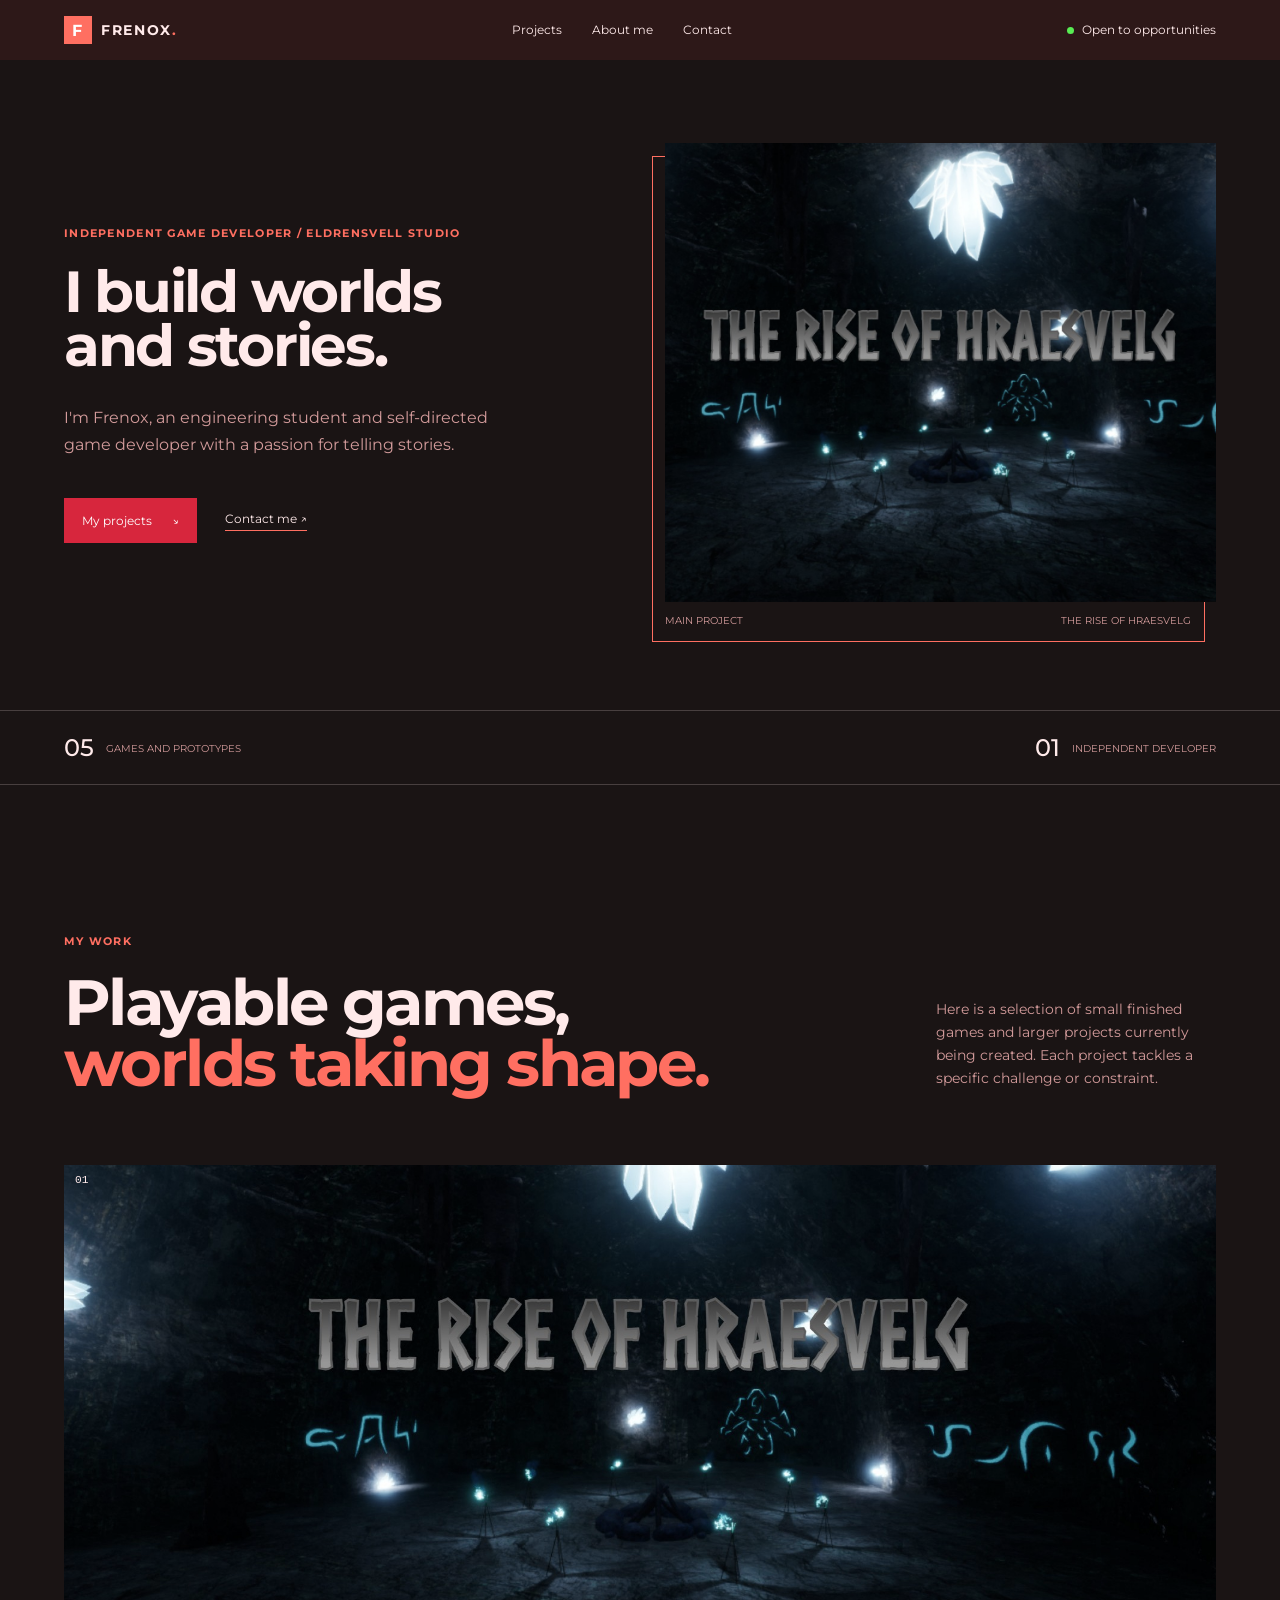
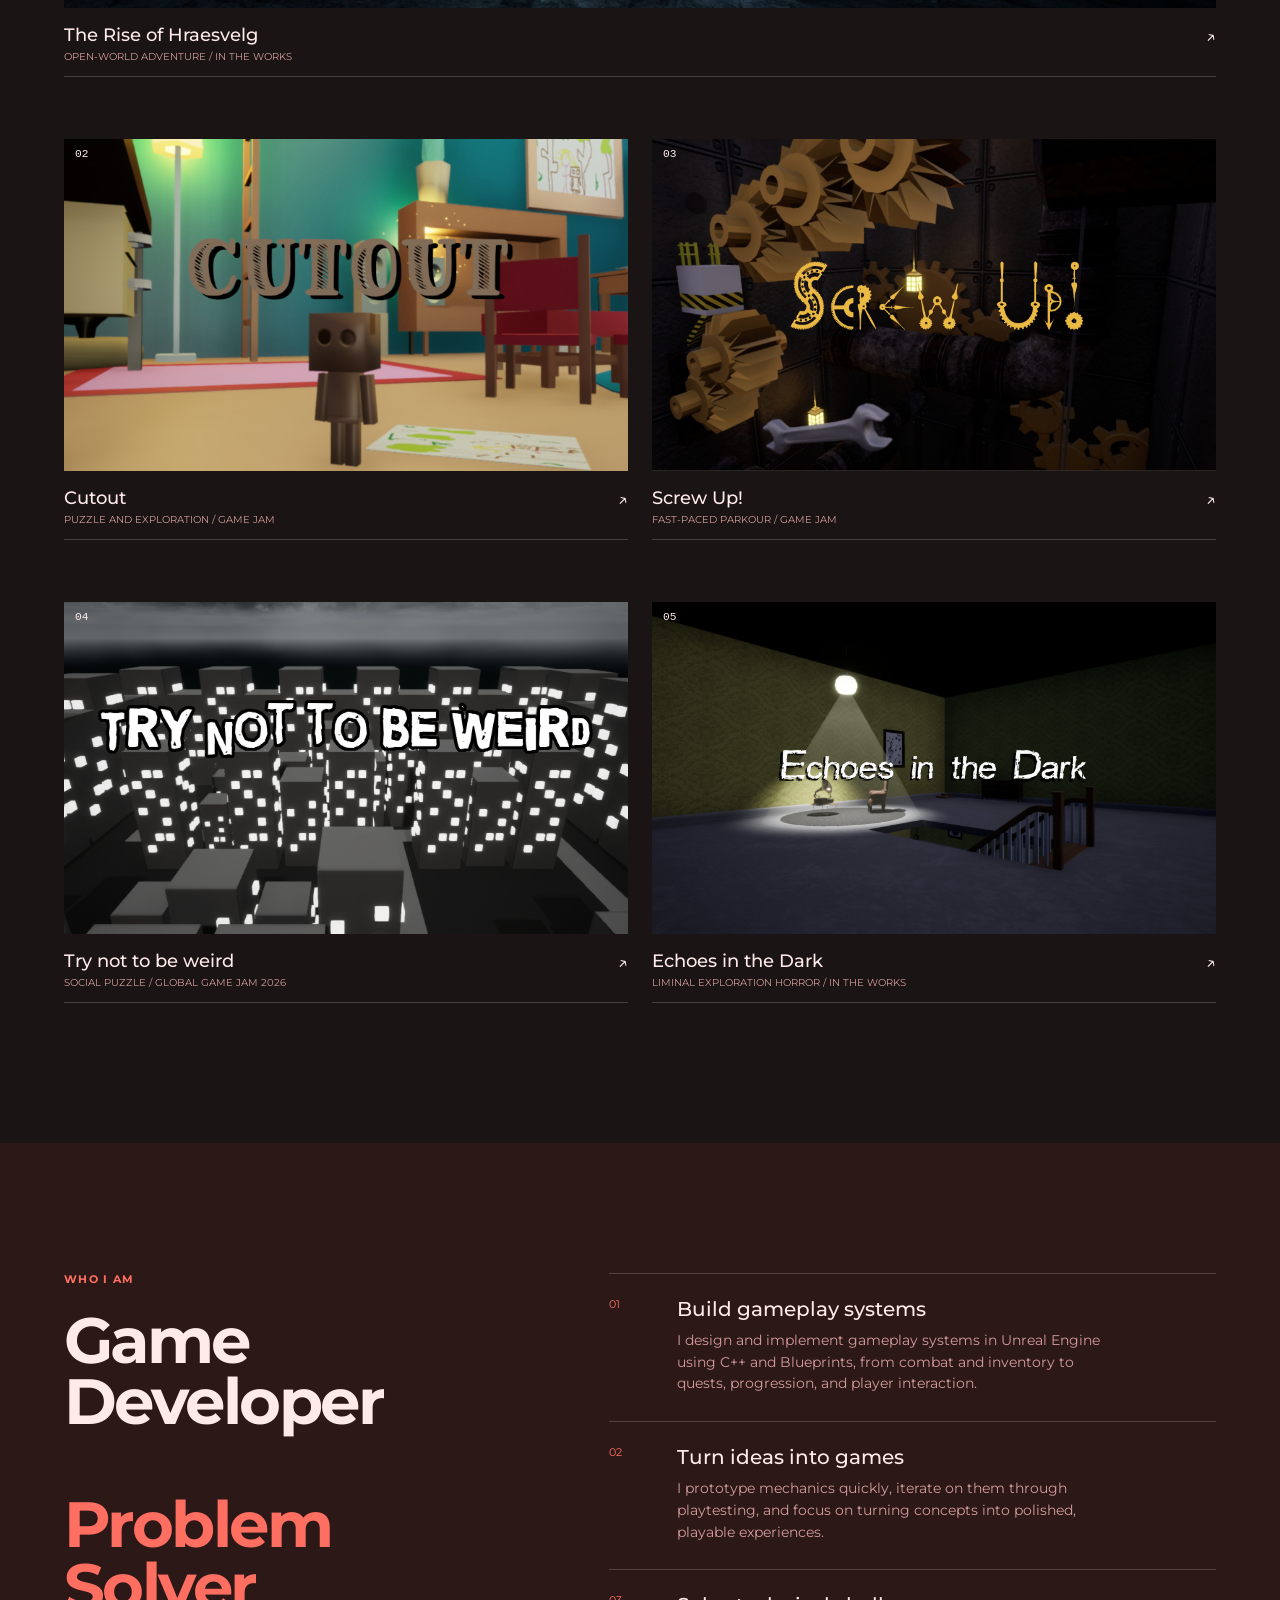
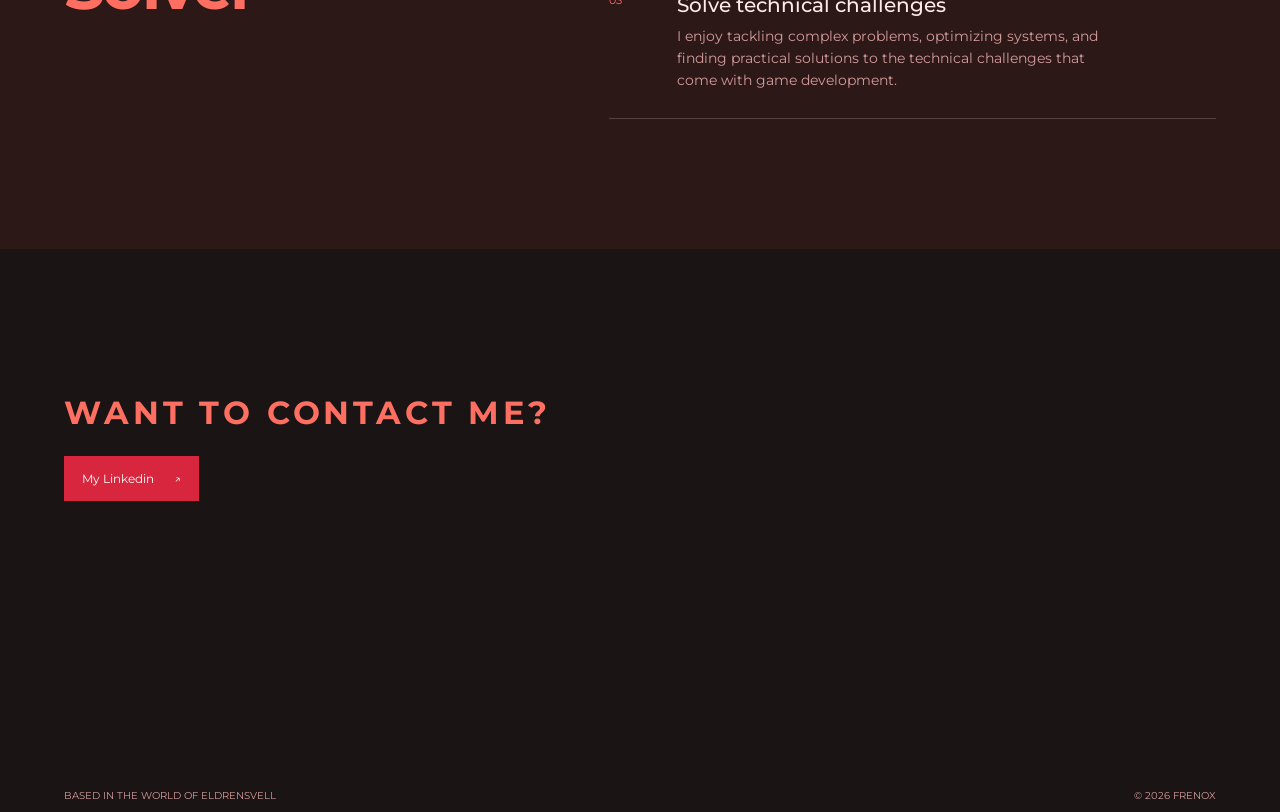
==== index.html @ 1bafee7d "v1" ====
<!DOCTYPE html>
<html lang="en">
<head>
    <meta charset="UTF-8">
    <meta name="viewport" content="width=device-width,initial-scale=1.0">
    <title>Frenox | Game Developer Portfolio</title>
    <meta http-equiv="refresh" content="0; url=portfolio.html">
    <!-- Favicon -->
	<link href="images/EES-Logo.png" rel="shortcut icon"/>
    <link href="https://fonts.googleapis.com/css?family=Montserrat:700,400&display=swap" rel="stylesheet">
    <link rel="stylesheet" href="css/style.css">
    <link rel="stylesheet" href="css/caroussel.css">
    <link rel="stylesheet" href="css/news.css">
</head>
<body>
    <main style="font-family: sans-serif; padding: 2rem;">
        <p>Opening the portfolio...</p>
        <p><a href="portfolio.html">Continue to Frenox’s portfolio</a></p>
    </main>
</body>
</html>
---- css/style.css ----
body {
    font-family: 'Montserrat', Arial, sans-serif;
    margin: 0;
    background: #1a1414;
    color: #ffeaea;
    overflow-x: hidden;
    padding-top: 60px; /* Added padding to prevent content being hidden under the navbar */
}
header {
    background: #3a1a1a;
    padding: 2rem 0 1rem 0;
    text-align: center;
}
.logo {
    font-size: 2.5rem;
    font-weight: 700;
    letter-spacing: 2px;
    color: #ff6f61;
}
.subtitle {
    font-size: 1.2rem;
    color: #ffb3b3;
    margin-top: 0.5rem;
}
main {
    width: 100%;
    margin: 0;
    padding: 0;
}

h1 {
    font-size: 2.5rem;
    margin-bottom: 0.5rem;
    padding-left: 2rem;
}
h2 {
    padding-left: 2rem;
}
h3 {
    padding-left: 2rem;
}
p {
    font-size: 1.3rem;
}
.cta-btn {
    display: inline-block; /* Changed from block */
    background: #d7263d;
    color: #fff;
    border: none;
    border-radius: 6px;
    padding: 0.8rem 2rem;
    font-size: 1.1rem;
    font-weight: 700;
    cursor: pointer;
    margin: 2rem auto;
    transition: background-color 0.2s;
    text-decoration: none !important; /* Ensure no underline */
    box-shadow: none !important;
}
.cta-btn:hover {
    background: #a61b2b;
}
.cta-btn:focus, .cta-btn:active, .cta-btn:visited {
    outline: none !important;
    box-shadow: none !important;
    text-decoration: none !important;
    color: #fff !important;
}
.cta-btn a {
    text-decoration: none !important;
    color: inherit !important;
}
.about-section {
    background: #2d1818;
    border-left: 6px solid #ff6f61;
    border-radius: 8px !important;
    border-top-right-radius: 8px !important;
    border-bottom-right-radius: 8px !important;
    border-top-left-radius: 8px !important;
    border-bottom-left-radius: 8px !important;
    padding: 1.5rem 1.5rem 1.5rem 2rem;
    margin: 2.5rem 0;
    box-shadow: 0 2px 12px rgba(255, 111, 97, 0.08);
}
.about-section h2 {
    color: #ff6f61;
}
footer {
    background: #3a1a1a;
    color: #ffb3b3;
    text-align: center;
    padding: 1rem 0;
    font-size: 0.95rem;
    margin-top: 3rem;
}
main > p, main > ul, main > ol, main > div, main > section:not(.about-section) p, main > section:not(.about-section) ul, main > section:not(.about-section) ol {
    padding-left: 3rem;
    padding-right: 3rem;
}
.about-section h2, .about-section p, .about-section ul, .about-section ol {
    padding-left: 0 !important;
}
/* Navbar Styles */
.main-navbar {
    width: 100%;
    background: #2d1818;
    box-shadow: 0 2px 8px rgba(0,0,0,0.08);
    position: fixed;
    top: 0;
    left: 0;
    z-index: 1000;
    height: 60px;
    display: flex;
    align-items: center;
}
.navbar-container {
    width: 100%;
    max-width: 1200px;
    margin: 0 auto;
    display: flex;
    align-items: center;
    justify-content: space-between;
    padding: 0 2rem;
    height: 60px;
}
.navbar-logo {
    display: flex;
    align-items: center;
    text-decoration: none;
}
.navbar-logo img {
    margin-right: 0.5rem;
}
.navbar-title {
    font-size: 1.3rem;
    font-weight: 700;
    color: #ff6f61;
    letter-spacing: 1px;
}
.navbar-menu {
    list-style: none;
    display: flex;
    gap: 2rem;
    margin: 0;
    padding: 0;
}
.navbar-menu li {
    display: inline-block;
}
.navbar-menu a {
    color: #ffeaea;
    text-decoration: none;
    font-size: 1.05rem;
    font-weight: 500;
    padding: 0.5rem 0.8rem;
    border-radius: 4px;
    transition: background 0.2s, color 0.2s;
}
.navbar-menu a:hover, .navbar-menu a:focus {
    background: #ff6f61;
    color: #fff;
}
.navbar-burger {
    display: none;
}
@media (max-width: 900px) {
    .navbar-container {
        padding: 0 1rem;
    }
    .navbar-menu {
        gap: 1rem;
    }
}
@media (max-width: 600px) {
    .main-navbar {
        height: auto;
        padding: 0.5rem 0;
    }
    .navbar-container {
        flex-direction: column;
        align-items: flex-start;
        height: auto;
        padding: 0 0.5rem;
    }
    .navbar-logo {
        margin-bottom: 0.5rem;
    }
    .navbar-menu {
        flex-direction: column;
        gap: 0rem;
        width: 100%;
    }
    .navbar-menu a {
        width: 100%;
        display: block;
        text-align: left;
        padding: 0.7rem 1rem;
        transition: background-color 0.2s, color 0.2s;
    }
    
    .navbar-burger {
        display: block;
        position: absolute;
        right: 1rem;
        top: 50%;
        transform: translateY(-50%);
        width: 36px;
        height: 36px;
        background: none;
        border: none;
        cursor: pointer;
        z-index: 1100;
        outline: none;
        box-shadow: none;
    }
    .navbar-burger span {
        display: block;
        position: absolute;
        width: 28px;
        height: 4px;
        background: #ff6f61;
        border-radius: 2px;
        transition: all 0.3s;
        top: 16px;
    }
    .navbar-burger span:before {
        content: '';
        display: block;
        position: absolute;
        width: 28px;
        height: 4px;
        background: #ff6f61;
        border-radius: 2px;
        transition: all 0.3s;
        top: -10px;
    }
    .navbar-burger span:after {
        content: '';
        display: block;
        position: absolute;
        width: 28px;
        height: 4px;
        background: #ff6f61;
        border-radius: 2px;
        transition: all 0.3s;
        top: 10px;
    }
    .navbar-menu {
        display: none;
        flex-direction: column;
        width: 100%;
        background: #2d1818;
        position: absolute;
        top: 60px;
        left: 0;
        z-index: 1000;
        box-shadow: 0 2px 8px rgba(0,0,0,0.08);
    }
    .navbar-menu.active {
        display: flex;
    }
    
    /* Ensure social icons stay in a horizontal line on mobile */
    .navbar-socials {
        flex-direction: row !important;
        display: flex !important;
        align-items: center;
        gap: 10 !important;
        margin-top: 0.5rem;
        margin-bottom: 0.5rem;
    }
    
    .navbar-socials a {
        padding: 0 !important;
        margin: 10 !important;
        display: inline-block !important;
        width: auto !important;
        height: auto !important;
    }

}

/* Social icons in navbar */
.navbar-socials {
    display: flex;
    align-items: center;
    gap: 0.5rem;
    margin-left: 1rem;
}

.navbar-socials a {
    display: inline-block;
    padding: 2px;
    border-radius: 50%;
    
}

.navbar-socials a:hover {
    background: #2a1818;
}

.navbar-socials img {
    height: 24px;
    width: 24px;
    vertical-align: middle;
    filter: brightness(1.2) drop-shadow(0 0 2px #ff6f61);
    transition: filter 0.2s;
}

.navbar-socials a:hover img {
    filter: brightness(2) drop-shadow(0 0 8px #ff6f61);
}

/* Remove click/focus/visited effects for social icons */
.navbar-socials a:active,
.navbar-socials a:focus,
.navbar-socials a:visited {
    background: none !important;
    outline: none !important;
    box-shadow: none !important;
}

.navbar-socials a:active img,
.navbar-socials a:focus img,
.navbar-socials a:visited img {
    filter: brightness(1.2) drop-shadow(0 0 2px #ff6f61) !important;
}



@media (max-width: 900px) {
    .carousel-track, .carousel-item {
        width: 100%;
        min-width: 0;
        max-width: 100%;
        height: 260px;
        min-height: 260px;
    }
    .carousel-item img {
        width: 120px;
        height: 120px;
    }
}
@media (max-width: 600px) {
    h1, h2, h3 {
        padding-left: 1rem;
        padding-right: 1rem;
    }
    .carousel-track, .carousel-item {
        width: 100%;
        min-width: 0;
        max-width: 100%;
        height: 180px;
        min-height: 180px;
    }
    .carousel-item img {
        width: 60px;
        height: 60px;
    }
    .carousel-btn.prev {
        left: 1vw;
    }
    .carousel-btn.next {
        right: 1vw;
    }
    main {
        padding: 0 0.5rem;
    }
    h1 {
        font-size: 1.3rem;
        padding-left: 1rem;
    }
    h2 {
        padding-left: 1rem;
    }
    h3 {
        padding-left: 1rem;
    }
    .logo {
        font-size: 1.5rem;
    }
    .about-section {
        padding: 0.8rem 0.8rem 0.8rem 1rem;
        font-size: 0.98rem;
    }
    .cta-btn {
        padding: 0.6rem 1.2rem;
        font-size: 1rem;
    }
    main > p, main > ul, main > ol, main > div, main > section:not(.about-section) p, main > section:not(.about-section) ul, main > section:not(.about-section) ol {
        padding-left: 1.5rem;
        padding-right: 1.5rem;
    }
}
/* Game Card Button Styles */
.game-card {
    background: #2d1818;
    border-radius: 10px;
    box-shadow: 0 2px 12px rgba(0,0,0,0.15);
    width: 320px;
    max-width: 90vw;
    overflow: hidden;
    border: none;
    cursor: pointer;
    padding: 0;
    transition: box-shadow 0.2s, transform 0.2s;
    display: flex;
    flex-direction: column;
    align-items: stretch;
    text-align: left;
}
.game-card:hover, .game-card:focus {
    box-shadow: 0 4px 24px rgba(255,111,97,0.25);
    transform: translateY(-4px) scale(1.03);
    outline: none;
}
.game-card img {
    width: 100%;
    height: 180px;
    object-fit: cover;
    display: block;
}
.game-card h3 {
    color: #ff6f61;
    font-size: 1.25rem;
    font-weight: 700;
    margin: 0 0 0.5rem 0;
    text-align: left;
}
.game-card p {
    color: #ffeaea;
    font-size: 1.05rem;
    margin: 0;
    text-align: left;
}
.game-card > div {
    padding: 1.2rem;
    background: transparent;
}
@media (max-width: 600px) {
    .game-card {
        width: 98vw;
        max-width: 98vw;
    }
    .game-card img {
        height: 120px;
    }
    .game-card > div {
        padding: 0.8rem;
    }
    .game-card h3 {
        font-size: 1.1rem;
    }
    .game-card p {
        font-size: 0.98rem;
    }
}
---- css/caroussel.css ----
/* Carousel Styles */
.carousel-section {
    width: 100%;
    max-width: 100%;
    position: relative;
    left: 0;
    right: 0;
    margin-left: 0;
    margin-right: 0;
    padding: 0;
    overflow-x: hidden;
}
.carousel {
    width: 100%;
    max-width: 100%;
    justify-content: center;
    position: relative;
    margin: 0;
    display: flex;
    align-items: center;
}
.carousel-track {
    width: 100%;
    min-width: 0;
    max-width: 100%;
    height: 550px;
    position: relative;
    margin: 0;
    margin: 0 auto;
}
.carousel-item {
    min-width: 100%;
    min-height: 100%;
    width: 100%;
    height: 100%;
    opacity: 0;
    transition: opacity 0.4s;
    position: absolute;
    left: 0;
    right: 0;
    top: 0;
    display: flex;
    flex-direction: column;
    align-items: center;
    justify-content: center;
    background: #2d1818;
    box-shadow: 0 2px 12px rgba(0,0,0,0.2);
    padding: 0 !important;
    text-align: center;
    box-sizing: border-box;
    overflow: hidden;
}
.carousel-item.active {
    opacity: 1;
    position: relative;
    z-index: 2;
}
.carousel-item img {
    position: absolute;
    top: 0;
    left: 0;
    width: 100%;
    height: 100%;
    object-fit: cover;
    z-index: 0;
    border-radius: 8px;
    margin: 0;
    border: none;
    display: block;
}
.carousel-btn {
    position: absolute;
    top: 50%;
    transform: translateY(-50%);
    z-index: 10;
    background: rgba(255, 111, 97, 0.85);
    margin: 0;
    box-shadow: 0 2px 8px rgba(0,0,0,0.15);
    background: none;
    border: none;
    color: inherit;
    border-radius: 50%;
    width: 44px;
    height: 44px;
    display: flex;
    align-items: center;
    justify-content: center;
    cursor: pointer;
    transition: background 0.2s, color 0.2s, border 0.2s, transform 0.2s, box-shadow 0.2s;
    opacity: 0.92;
    outline: none;
    padding: 0;
}
.carousel-btn span, .carousel-btn svg {
    display: none;
}
.carousel-btn.next, .carousel-btn.prev {
    background: none;
    border: none;
}
.carousel-btn.next::before, .carousel-btn.prev::before {
    content: '';
    display: block;
    width: 32px;
    height: 32px;
    background-image: url('../images/Caroussel/NextBTN.png');
    background-size: contain;
    background-repeat: no-repeat;
    background-position: center;
    margin: auto;
}
.carousel-btn.prev::before {
    transform: scaleX(-1);
}
.carousel-btn:hover, .carousel-btn:focus {
    background: none;
    color: inherit;
    border-color: inherit;
    transform: translateY(-50%);
    opacity: 0.92;
}
.carousel-btn:active {
    background: rgba(214,38,61,0.12);
    opacity: 1;
}
.carousel-btn.prev {
    left: 16px;
}
.carousel-btn.next {
    right: 16px;
}
@media (max-width: 900px) {
    .carousel-track, .carousel-item {
        width: 100%;
        min-width: 0;
        max-width: 100%;
        height: 260px;
        min-height: 260px;
    }
    .carousel-item img {
        width: 100%;
        height: 100%;
        object-fit: cover;
    }
}
@media (max-width: 600px) {
    .carousel-track, .carousel-item {
        width: 100%;
        min-width: 0;
        max-width: 100%;
        height: 180px;
        min-height: 180px;
    }
    .carousel-item img {
        width: 100%;
        height: 100%;
        object-fit: cover;
    }
    .carousel-btn.prev {
        left: 4px;
    }
    .carousel-btn.next {
        right: 4px;
    }
}
---- css/news.css ----
/* News Articles Section */
.news-articles {
    display: flex;
    flex-direction: column;
    gap: 2rem;
    margin: 3rem 0;
    padding: 0 3rem;
}
.news-article {
    display: flex;
    align-items: center;
    background: #2d1818;
    border-radius: 12px;
    box-shadow: 0 2px 12px rgba(255, 111, 97, 0.08);
    padding: 1.5rem;
    gap: 2rem;
}
.news-article:hover {
    transform: translateY(-5px);
    box-shadow: 0 4px 16px rgba(255, 111, 97, 0.15);
    transition: transform 0.2s ease-in-out, box-shadow 0.2s ease-in-out;
}
.news-article-img {
    width: 120px;
    height: 120px;
    object-fit: cover;
    border-radius: 8px;
    flex-shrink: 0;
    background: #1a1414;
    border: 2px solid #ff6f61;
}
.news-article-content {
    display: flex;
    flex-direction: column;
    justify-content: center;
}
.news-article-title {
    color: #ff6f61;
    margin: 0 0 0.5rem 0;
    font-size: 1.3rem;
}
.news-article-desc {
    color: #ffeaea;
    margin: 0;
    font-size: 1rem;
}
.news-main-title {
    font-size: 5rem;
    text-align: center;
    color: #ffb3b3;
}
.news-main-subtitle {
    text-align: center;
    color: #e09c9c;
}
@media (max-width: 700px) {
    .news-article {
        flex-direction: column;
        align-items: flex-start;
        gap: 1rem;
        padding: 1rem;
    }
    .news-articles {
        padding: 0 1rem;
    }
    .news-article-img {
        width: 100%;
        height: 180px;
        margin-bottom: 0.5rem;
    }
}
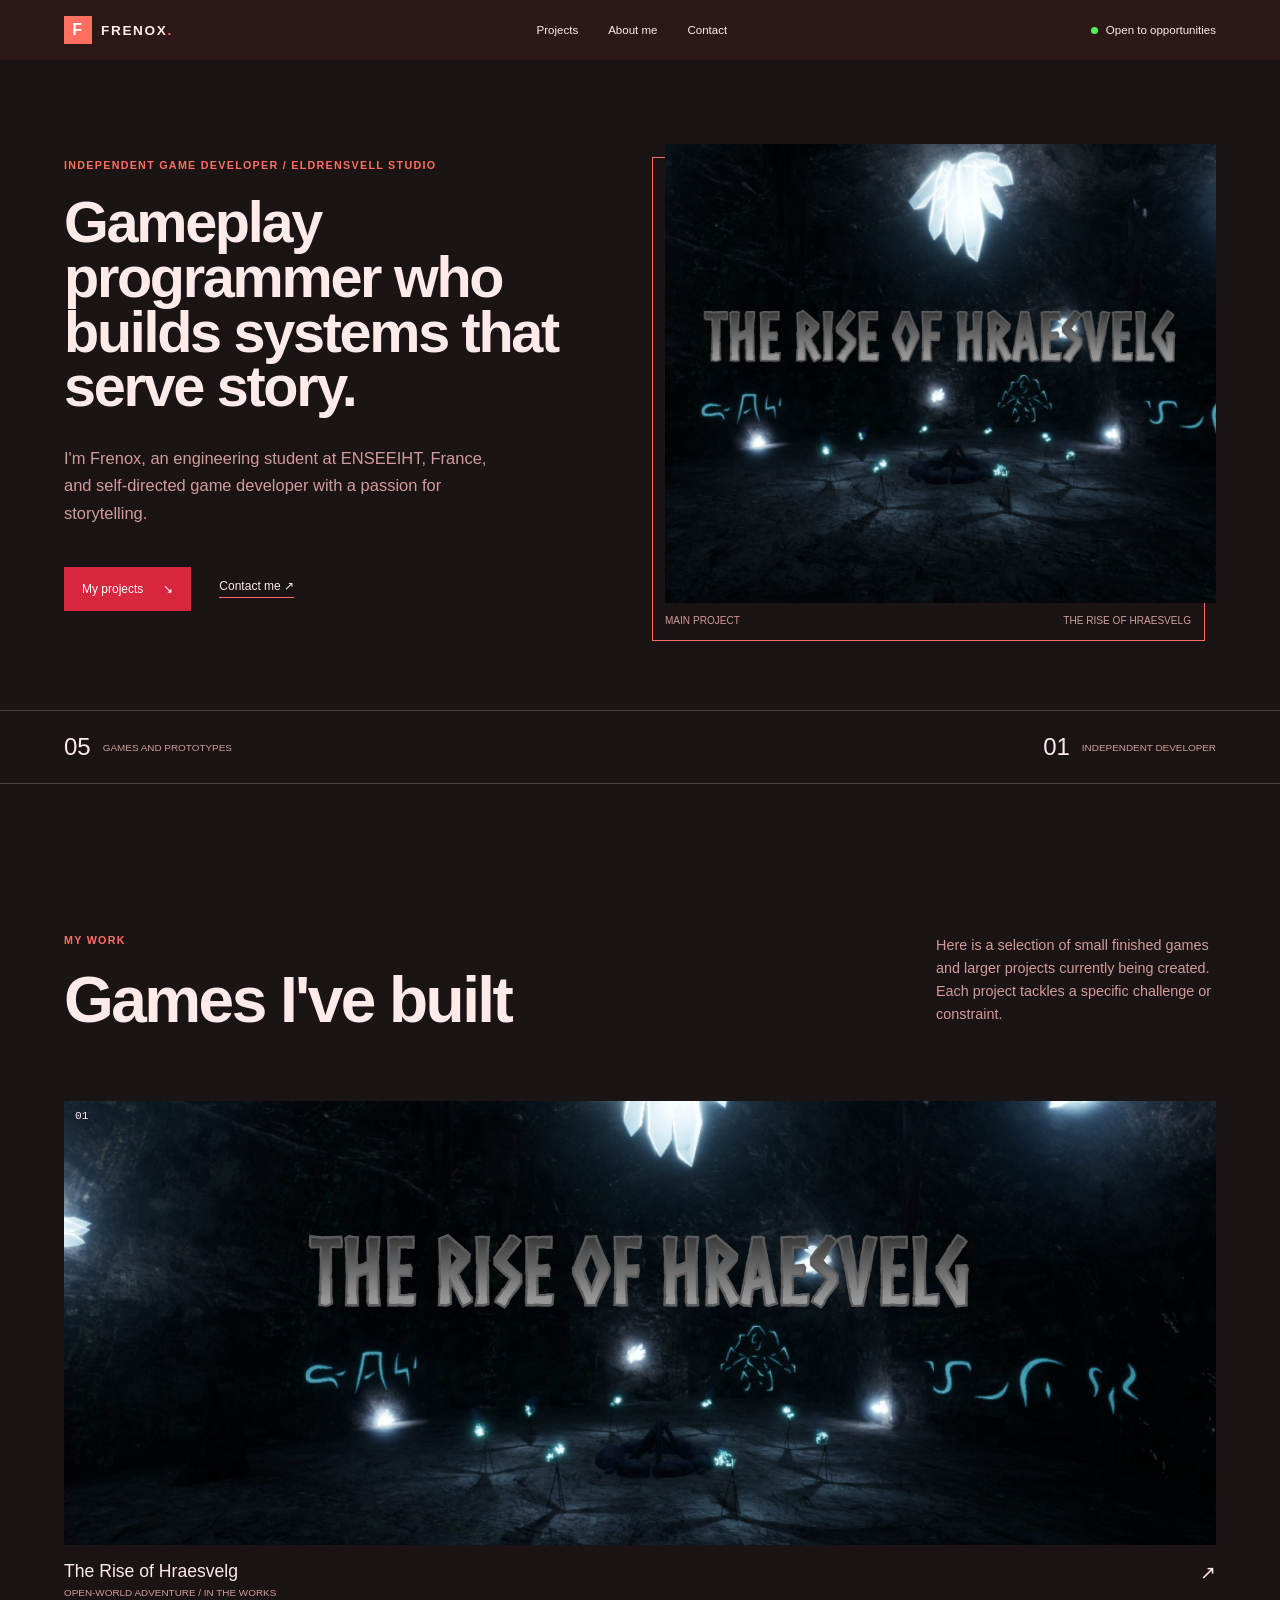
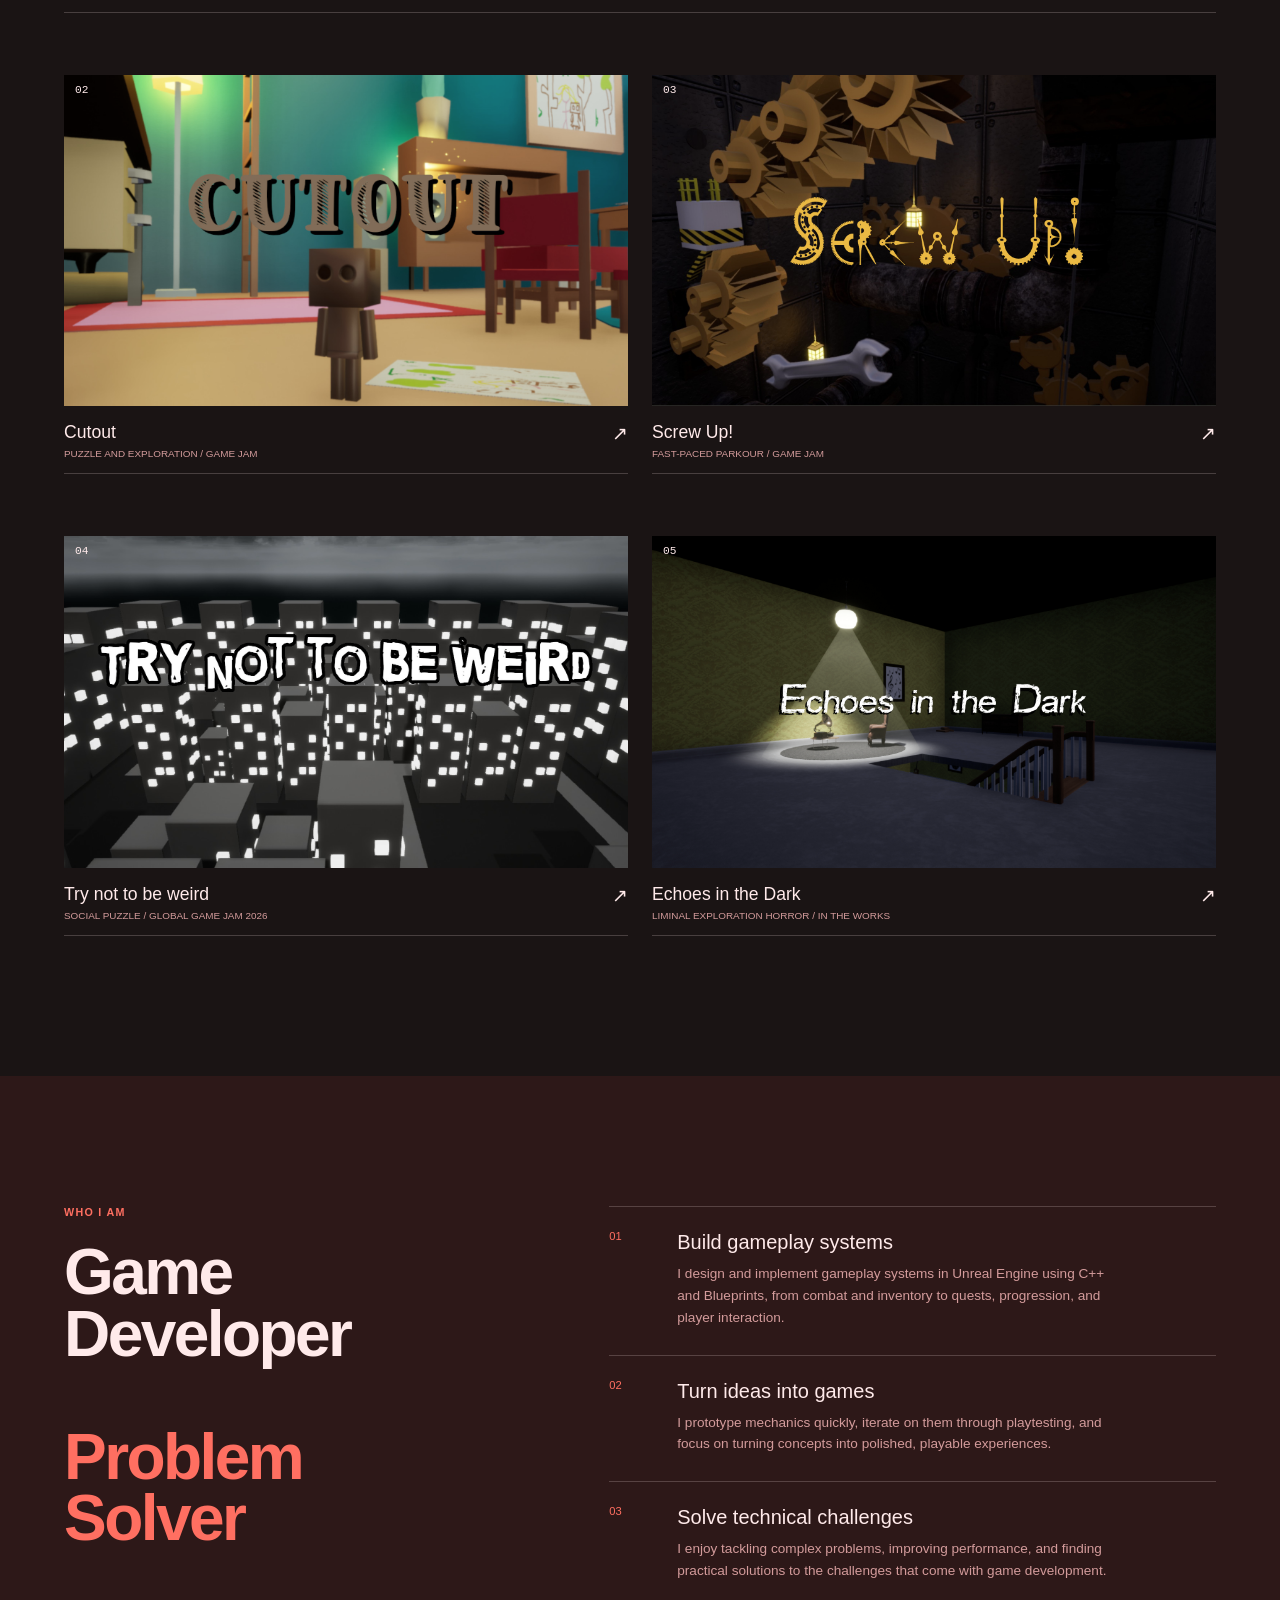
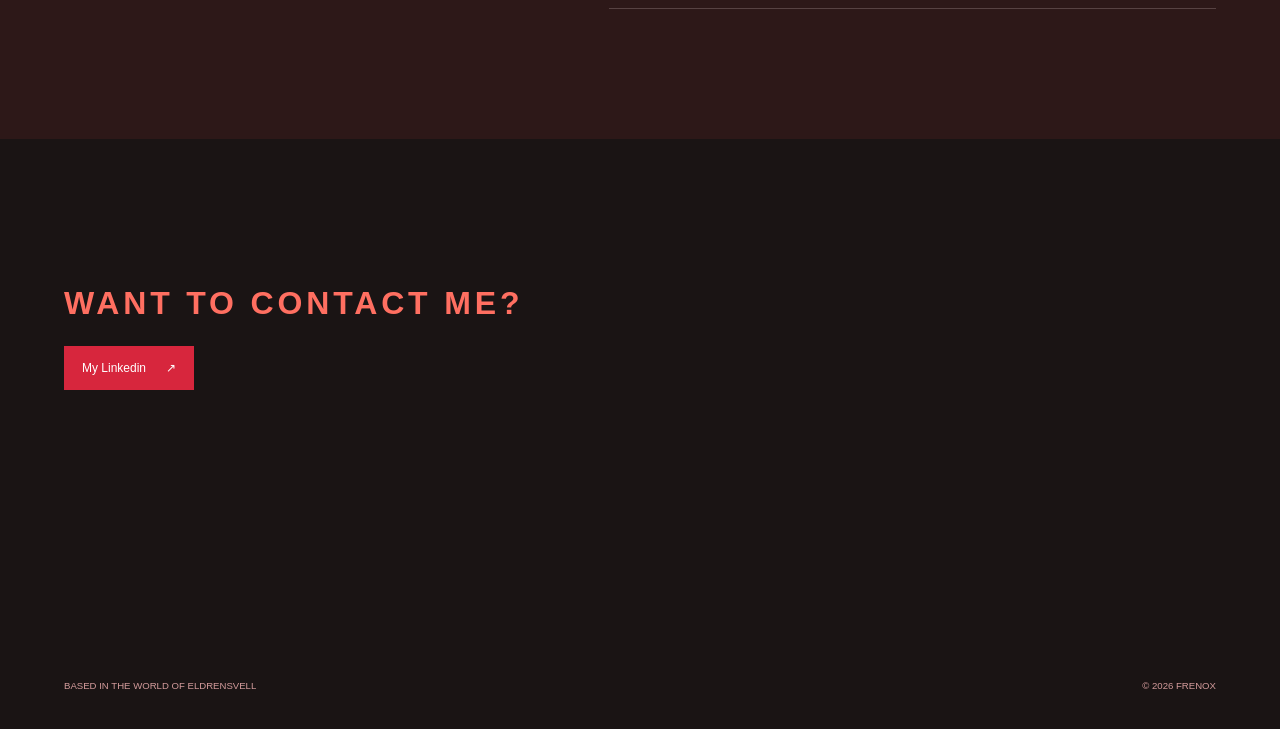
==== commit 0a75f024: "remove old css files" ====
--- a/index.html
+++ b/index.html
@@ -8,14 +8,11 @@
     <!-- Favicon -->
 	<link href="images/EES-Logo.png" rel="shortcut icon"/>
     <link href="https://fonts.googleapis.com/css?family=Montserrat:700,400&display=swap" rel="stylesheet">
-    <link rel="stylesheet" href="css/style.css">
-    <link rel="stylesheet" href="css/caroussel.css">
-    <link rel="stylesheet" href="css/news.css">
 </head>
 <body>
     <main style="font-family: sans-serif; padding: 2rem;">
         <p>Opening the portfolio...</p>
-        <p><a href="portfolio.html">Continue to Frenox’s portfolio</a></p>
+        <p><a href="portfolio.html">Continue to Frenox's portfolio</a></p>
     </main>
 </body>
 </html>
